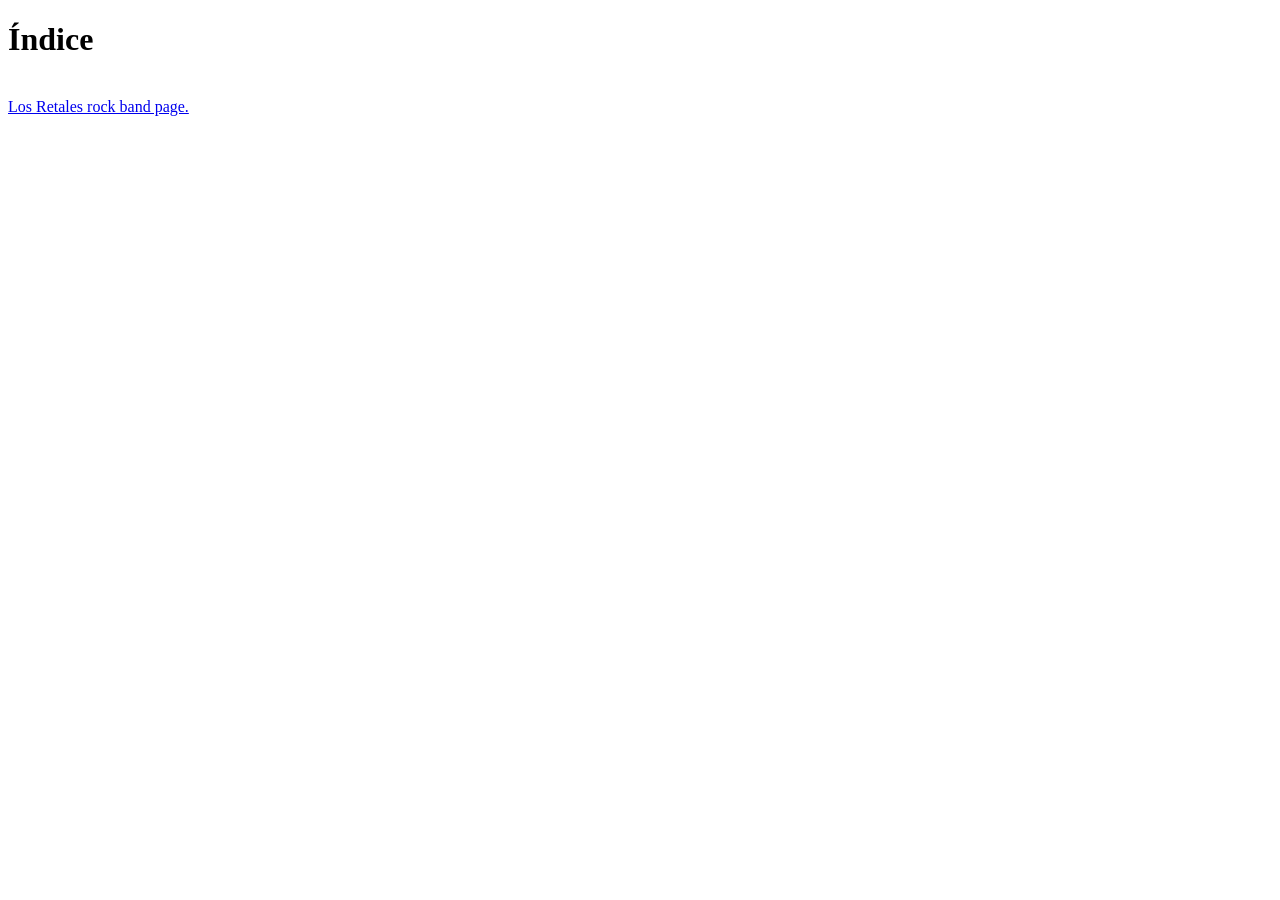
==== index.html @ e478cb39 "Los retales rock band" ====
<!DOCTYPE html>
<html lang="es">
<head>
    <meta charset="UTF-8">
    <meta name="viewport" content="width=device-width, initial-scale=1.0">
    <meta name="author" content="Manuel">
    <title>Titulo</title>
</head>
<body>
    <h1>Índice</h1>
    <br>
    <a href="retales.html">Los Retales rock band page.</a>
    
</body>
</html>
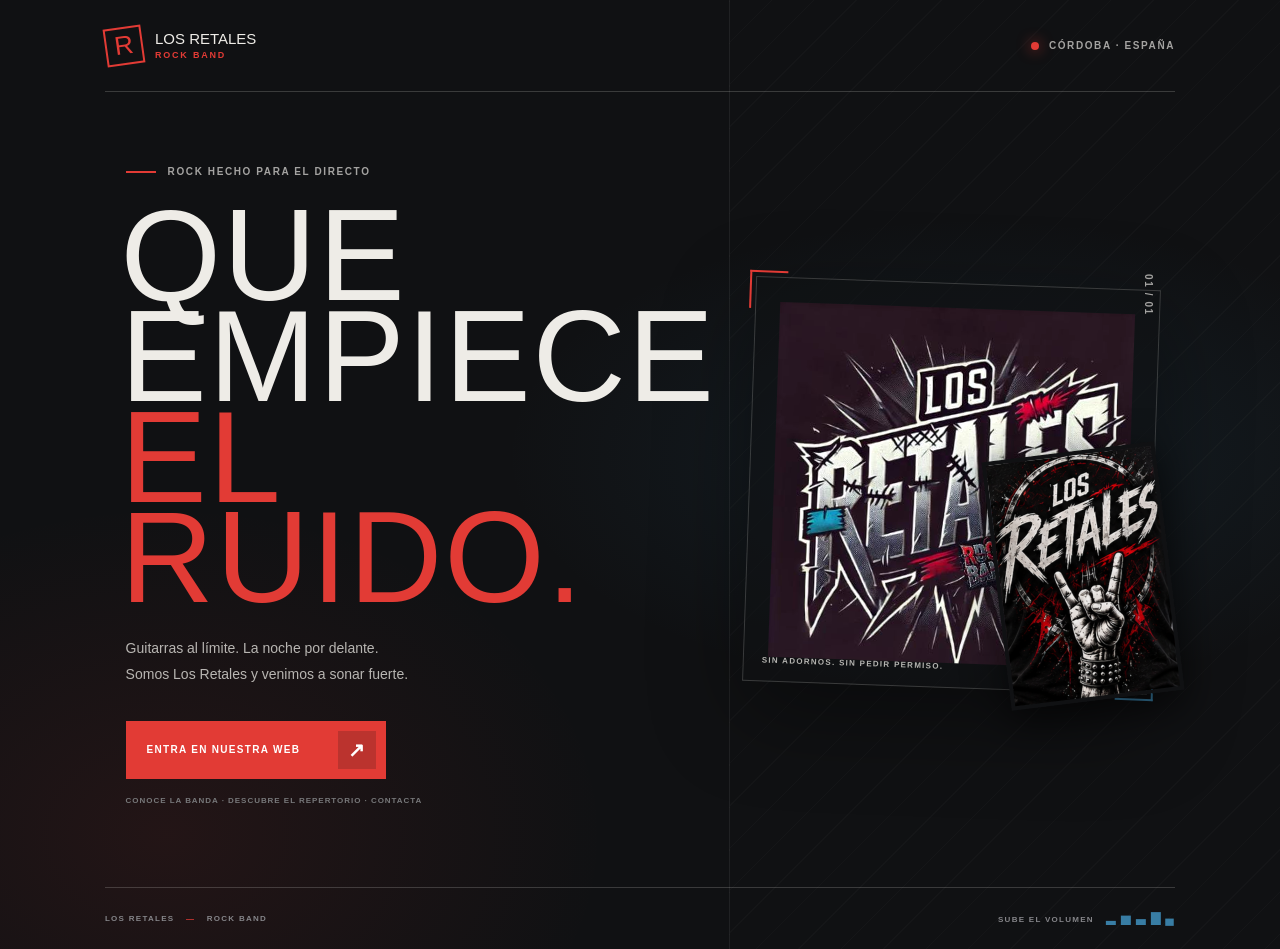
==== commit b3b023e7: "cambios del indice" ====
--- a/index.html
+++ b/index.html
@@ -4,12 +4,49 @@
     <meta charset="UTF-8">
     <meta name="viewport" content="width=device-width, initial-scale=1.0">
     <meta name="author" content="Manuel">
-    <title>Titulo</title>
+    <meta name="description" content="Entra en la web de Los Retales Rock Band: guitarras al límite y rock hecho para el directo.">
+    <title>Los Retales — Rock Band</title>
+    <link rel="preconnect" href="https://fonts.googleapis.com">
+    <link rel="preconnect" href="https://fonts.gstatic.com" crossorigin>
+    <link href="https://fonts.googleapis.com/css2?family=Barlow+Condensed:wght@500;600;700;800;900&family=DM+Sans:wght@400;500;600;700&family=Metal+Mania&display=swap" rel="stylesheet">
+    <link rel="stylesheet" href="index.css">
 </head>
 <body>
-    <h1>Índice</h1>
-    <br>
-    <a href="retales.html">Los Retales rock band page.</a>
-    
+    <main class="landing">
+        <header class="topbar">
+            <a class="brand" href="index.html" aria-label="Los Retales, inicio">
+                <span class="brand-icon" aria-hidden="true">R</span>
+                <span>LOS RETALES<small>ROCK BAND</small></span>
+            </a>
+            <span class="topbar-note"><span class="live-dot"></span> CÓRDOBA · ESPAÑA</span>
+        </header>
+
+        <section class="hero" aria-labelledby="hero-title">
+            <div class="hero-copy">
+                <p class="eyebrow"><span class="eyebrow-line"></span> ROCK HECHO PARA EL DIRECTO</p>
+                <h1 id="hero-title">QUE<br>EMPIECE<br><span>EL RUIDO.</span></h1>
+                <p class="intro">Guitarras al límite. La noche por delante.<br>Somos Los Retales y venimos a sonar fuerte.</p>
+                <a class="enter-link" href="retales.html">
+                    <span>ENTRA EN NUESTRA WEB</span>
+                    <span class="enter-arrow" aria-hidden="true">↗</span>
+                </a>
+                <p class="link-note">CONOCE LA BANDA · DESCUBRE EL REPERTORIO · CONTACTA</p>
+            </div>
+
+            <div class="hero-visual" aria-label="Los Retales Rock Band">
+                <div class="visual-frame">
+                    <img class="band-logo" src="1793554786861.jpg" alt="Logotipo de Los Retales Rock Band">
+                    <span class="frame-caption">SIN ADORNOS. SIN PEDIR PERMISO.</span>
+                </div>
+                <img class="poster" src="1793554786818.png" alt="Póster de Los Retales con una mano haciendo el signo rockero">
+                <span class="visual-number" aria-hidden="true">01 / 01</span>
+            </div>
+        </section>
+
+        <footer class="bottom-bar">
+            <span>LOS RETALES <span class="separator">—</span> ROCK BAND</span>
+            <span>SUBE EL VOLUMEN <span class="sound-wave" aria-hidden="true">▂ ▅ ▃ ▇ ▄</span></span>
+        </footer>
+    </main>
 </body>
-</html>+</html>
--- a/index.css
+++ b/index.css
@@ -0,0 +1,410 @@
+:root {
+    color-scheme: dark;
+    --ink: #101113;
+    --paper: #eeece7;
+    --muted: #a4a3a1;
+    --red: #e23b35;
+    --blue: #387da4;
+    --display: 'Metal Mania', 'Barlow Condensed', Impact, sans-serif;
+    --body: 'DM Sans', Arial, sans-serif;
+}
+
+* {
+    box-sizing: border-box;
+}
+
+html {
+    min-width: 320px;
+    min-height: 100%;
+    background: var(--ink);
+}
+
+body {
+    min-height: 100vh;
+    margin: 0;
+    color: var(--paper);
+    font-family: var(--body);
+}
+
+a {
+    color: inherit;
+    text-decoration: none;
+}
+
+.landing {
+    position: relative;
+    display: flex;
+    min-height: 100vh;
+    flex-direction: column;
+    overflow: hidden;
+    padding: 0 8.2%;
+    background:
+        radial-gradient(ellipse at 76% 48%, rgba(56, 125, 164, 0.13), transparent 34%),
+        radial-gradient(ellipse at 13% 88%, rgba(226, 59, 53, 0.09), transparent 28%),
+        var(--ink);
+}
+
+.landing::before {
+    position: absolute;
+    top: 0;
+    right: 0;
+    width: 43%;
+    height: 100%;
+    border-left: 1px solid rgba(238, 236, 231, 0.07);
+    background: repeating-linear-gradient(135deg, transparent 0 29px, rgba(238, 236, 231, 0.018) 29px 30px);
+    content: "";
+    pointer-events: none;
+}
+
+.topbar,
+.bottom-bar {
+    position: relative;
+    z-index: 1;
+    display: flex;
+    align-items: center;
+    justify-content: space-between;
+}
+
+.topbar {
+    min-height: 92px;
+    border-bottom: 1px solid rgba(238, 236, 231, 0.19);
+}
+
+.brand {
+    display: inline-flex;
+    align-items: center;
+    gap: 12px;
+    font-family: var(--display);
+    font-size: 15px;
+    line-height: 0.9;
+}
+
+.brand-icon {
+    display: grid;
+    width: 38px;
+    height: 38px;
+    place-items: center;
+    border: 2px solid var(--red);
+    color: var(--red);
+    font-size: 26px;
+    transform: rotate(-8deg);
+}
+
+.brand small {
+    display: block;
+    margin-top: 6px;
+    color: var(--red);
+    font-family: var(--body);
+    font-size: 9px;
+    font-weight: 700;
+    letter-spacing: 0.2em;
+}
+
+.topbar-note,
+.eyebrow,
+.link-note,
+.frame-caption,
+.visual-number,
+.bottom-bar {
+    font-size: 10px;
+    font-weight: 700;
+    letter-spacing: 0.16em;
+}
+
+.topbar-note {
+    display: flex;
+    align-items: center;
+    gap: 10px;
+    color: var(--muted);
+}
+
+.live-dot {
+    width: 8px;
+    height: 8px;
+    border-radius: 50%;
+    background: var(--red);
+    box-shadow: 0 0 14px rgba(226, 59, 53, 0.8);
+}
+
+.hero {
+    position: relative;
+    z-index: 1;
+    display: grid;
+    flex: 1;
+    grid-template-columns: 1.05fr 0.95fr;
+    align-items: center;
+    gap: 5%;
+    padding: 54px 0 62px;
+}
+
+.hero-copy {
+    position: relative;
+    z-index: 2;
+    padding: 20px 0 20px 3.5%;
+    animation: rise 700ms ease-out both;
+}
+
+.eyebrow {
+    display: flex;
+    align-items: center;
+    gap: 12px;
+    margin: 0 0 28px;
+    color: var(--muted);
+}
+
+.eyebrow-line {
+    display: inline-block;
+    width: 30px;
+    height: 2px;
+    background: var(--red);
+}
+
+h1 {
+    margin: 0 0 28px -5px;
+    font-family: var(--display);
+    font-size: clamp(76px, 10.1vw, 146px);
+    font-weight: 400;
+    letter-spacing: 0.015em;
+    line-height: 0.78;
+}
+
+h1 span {
+    color: var(--red);
+}
+
+.intro {
+    margin: 0;
+    color: rgba(238, 236, 231, 0.75);
+    font-size: 14px;
+    line-height: 1.8;
+}
+
+.enter-link {
+    display: inline-flex;
+    min-height: 58px;
+    align-items: center;
+    justify-content: space-between;
+    gap: 38px;
+    padding: 0 9px 0 20px;
+    margin-top: 34px;
+    border: 1px solid var(--red);
+    background: var(--red);
+    color: #fff;
+    font-size: 10px;
+    font-weight: 700;
+    letter-spacing: 0.13em;
+    transition: background 180ms ease, color 180ms ease, transform 180ms ease;
+}
+
+.enter-link:hover {
+    transform: translateY(-3px);
+    background: transparent;
+    color: var(--paper);
+}
+
+.enter-arrow {
+    display: grid;
+    width: 38px;
+    height: 38px;
+    place-items: center;
+    background: rgba(16, 17, 19, 0.18);
+    font-size: 20px;
+}
+
+.link-note {
+    margin: 17px 0 0;
+    color: #77787a;
+    font-size: 8px;
+    letter-spacing: 0.12em;
+}
+
+.hero-visual {
+    position: relative;
+    display: grid;
+    min-height: 450px;
+    place-items: center;
+    animation: arrive 900ms ease-out both;
+}
+
+.visual-frame {
+    position: relative;
+    display: grid;
+    width: min(100%, 410px);
+    aspect-ratio: 1;
+    place-items: center;
+    border: 1px solid rgba(238, 236, 231, 0.19);
+    background: rgba(16, 17, 19, 0.55);
+    box-shadow: 0 30px 90px rgba(0, 0, 0, 0.38);
+    transform: rotate(2deg);
+}
+
+.visual-frame::before,
+.visual-frame::after {
+    position: absolute;
+    width: 36px;
+    height: 36px;
+    content: "";
+}
+
+.visual-frame::before {
+    top: -7px;
+    left: -7px;
+    border-top: 2px solid var(--red);
+    border-left: 2px solid var(--red);
+}
+
+.visual-frame::after {
+    right: -7px;
+    bottom: -7px;
+    border-right: 2px solid var(--blue);
+    border-bottom: 2px solid var(--blue);
+}
+
+.band-logo {
+    width: 88%;
+    height: 88%;
+    object-fit: cover;
+    filter: contrast(1.05);
+}
+
+.frame-caption {
+    position: absolute;
+    bottom: 16px;
+    left: 18px;
+    color: rgba(238, 236, 231, 0.75);
+    font-size: 8px;
+}
+
+.poster {
+    position: absolute;
+    right: -4%;
+    bottom: 2%;
+    width: clamp(90px, 15vw, 174px);
+    max-height: 250px;
+    border: 4px solid var(--ink);
+    object-fit: cover;
+    box-shadow: 0 12px 40px rgba(0, 0, 0, 0.6);
+    transform: rotate(-7deg);
+}
+
+.visual-number {
+    position: absolute;
+    top: 3%;
+    right: 0;
+    color: var(--muted);
+    writing-mode: vertical-rl;
+}
+
+.bottom-bar {
+    min-height: 62px;
+    border-top: 1px solid rgba(238, 236, 231, 0.19);
+    color: #858589;
+    font-size: 8px;
+}
+
+.separator {
+    padding: 0 8px;
+    color: var(--red);
+}
+
+.sound-wave {
+    margin-left: 9px;
+    color: var(--blue);
+    font-size: 12px;
+    letter-spacing: 0.1em;
+}
+
+@keyframes rise {
+    from { opacity: 0; transform: translateY(18px); }
+    to { opacity: 1; transform: translateY(0); }
+}
+
+@keyframes arrive {
+    from { opacity: 0; transform: translateY(10px) scale(0.98); }
+    to { opacity: 1; transform: translateY(0) scale(1); }
+}
+
+@media (min-width: 1500px) {
+    .landing {
+        padding-right: max(8.2%, calc((100% - 1320px) / 2));
+        padding-left: max(8.2%, calc((100% - 1320px) / 2));
+    }
+}
+
+@media (max-width: 760px) {
+    .landing {
+        padding: 0 7%;
+    }
+
+    .landing::before {
+        width: 100%;
+        border-left: 0;
+    }
+
+    .topbar {
+        min-height: 76px;
+    }
+
+    .hero {
+        grid-template-columns: 1fr;
+        gap: 15px;
+        padding: 58px 0 48px;
+    }
+
+    .hero-copy {
+        padding-left: 0;
+    }
+
+    h1 {
+        font-size: clamp(76px, 18vw, 126px);
+    }
+
+    .hero-visual {
+        min-height: 340px;
+        margin-top: 8px;
+    }
+
+    .visual-frame {
+        width: min(78%, 340px);
+    }
+
+    .poster {
+        right: 2%;
+        width: clamp(90px, 23vw, 140px);
+    }
+
+    .visual-number {
+        right: 3%;
+    }
+}
+
+@media (max-width: 420px) {
+    .topbar-note {
+        font-size: 8px;
+    }
+
+    .link-note {
+        max-width: 270px;
+        line-height: 1.8;
+    }
+
+    .hero-visual {
+        min-height: 290px;
+    }
+
+    .bottom-bar {
+        font-size: 7px;
+        letter-spacing: 0.1em;
+    }
+}
+
+@media (prefers-reduced-motion: reduce) {
+    *,
+    *::before,
+    *::after {
+        scroll-behavior: auto !important;
+        animation-duration: 0.01ms !important;
+        animation-iteration-count: 1 !important;
+        transition-duration: 0.01ms !important;
+    }
+}
